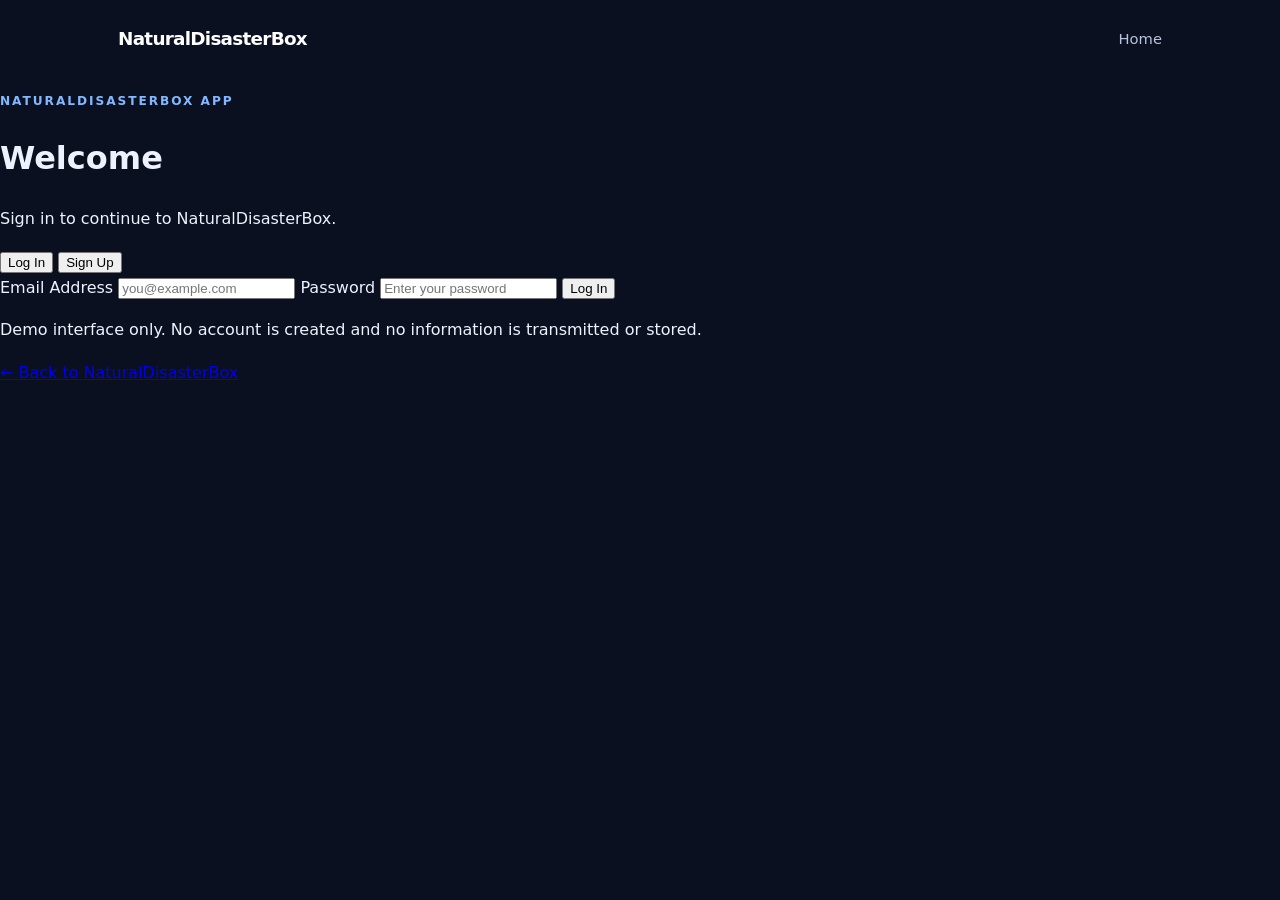
==== app.html @ 139dc97f "Create app.html" ====
<!doctype html>
<html lang="en">
<head>
  <meta charset="utf-8">
  <meta name="viewport" content="width=device-width, initial-scale=1">
  <meta name="description" content="NaturalDisasterBox App Demo">
  <title>Open App — NaturalDisasterBox</title>
  <link rel="stylesheet" href="style.css">
</head>

<body class="app-page">

  <header class="site-header">
    <a class="brand" href="index.html">NaturalDisasterBox</a>
    <nav>
      <a href="index.html">Home</a>
    </nav>
  </header>

  <main class="auth-container">
    <div class="auth-card">

      <div class="auth-heading">
        <p class="eyebrow">NATURALDISASTERBOX APP</p>
        <h1>Welcome</h1>
        <p>Sign in to continue to NaturalDisasterBox.</p>
      </div>

      <div class="auth-tabs">
        <button type="button" id="loginTab" class="active">
          Log In
        </button>
        <button type="button" id="signupTab">
          Sign Up
        </button>
      </div>

      <!-- LOGIN FORM -->
      <form id="loginForm" class="auth-form">

        <label for="loginEmail">Email Address</label>
        <input
          type="email"
          id="loginEmail"
          placeholder="you@example.com"
          autocomplete="email"
          required
        >

        <label for="loginPassword">Password</label>
        <input
          type="password"
          id="loginPassword"
          placeholder="Enter your password"
          autocomplete="current-password"
          required
          minlength="8"
        >

        <button type="submit" class="auth-submit">
          Log In
        </button>

      </form>

      <!-- SIGN UP FORM -->
      <form id="signupForm" class="auth-form" hidden>

        <label for="signupName">Full Name</label>
        <input
          type="text"
          id="signupName"
          placeholder="Your name"
          autocomplete="name"
          required
        >

        <label for="signupEmail">Email Address</label>
        <input
          type="email"
          id="signupEmail"
          placeholder="you@example.com"
          autocomplete="email"
          required
        >

        <label for="signupPassword">Password</label>
        <input
          type="password"
          id="signupPassword"
          placeholder="At least 8 characters"
          autocomplete="new-password"
          required
          minlength="8"
        >

        <label for="confirmPassword">Confirm Password</label>
        <input
          type="password"
          id="confirmPassword"
          placeholder="Enter your password again"
          autocomplete="new-password"
          required
          minlength="8"
        >

        <button type="submit" class="auth-submit">
          Create Account
        </button>

      </form>

      <div id="authMessage" class="auth-message" role="status"></div>

      <p class="auth-note">
        Demo interface only. No account is created and no information is transmitted or stored.
      </p>

    </div>

    <a href="index.html" class="back-home">
      ← Back to NaturalDisasterBox
    </a>
  </main>

  <script>
    const loginTab = document.getElementById("loginTab");
    const signupTab = document.getElementById("signupTab");

    const loginForm = document.getElementById("loginForm");
    const signupForm = document.getElementById("signupForm");

    const authMessage = document.getElementById("authMessage");

    function showLogin() {
      loginForm.hidden = false;
      signupForm.hidden = true;

      loginTab.classList.add("active");
      signupTab.classList.remove("active");

      authMessage.classList.remove("show");
    }

    function showSignup() {
      loginForm.hidden = true;
      signupForm.hidden = false;

      loginTab.classList.remove("active");
      signupTab.classList.add("active");

      authMessage.classList.remove("show");
    }

    loginTab.addEventListener("click", showLogin);
    signupTab.addEventListener("click", showSignup);

    loginForm.addEventListener("submit", function(event) {
      event.preventDefault();

      if (!loginForm.reportValidity()) return;

      authMessage.textContent =
        "Demo: Login form submitted successfully.";

      authMessage.classList.add("show");
    });

    signupForm.addEventListener("submit", function(event) {
      event.preventDefault();

      if (!signupForm.reportValidity()) return;

      const password =
        document.getElementById("signupPassword").value;

      const confirmPassword =
        document.getElementById("confirmPassword").value;

      if (password !== confirmPassword) {
        document.getElementById("confirmPassword").setCustomValidity(
          "Passwords do not match."
        );

        document.getElementById("confirmPassword").reportValidity();
        return;
      }

      document.getElementById("confirmPassword").setCustomValidity("");

      authMessage.textContent =
        "Demo: Registration form submitted successfully.";

      authMessage.classList.add("show");
    });

    document.getElementById("confirmPassword").addEventListener(
      "input",
      function() {
        this.setCustomValidity("");
      }
    );
  </script>

</body>
</html>
---- style.css ----
*{box-sizing:border-box}
html{scroll-behavior:smooth}

body{
  margin:0;
  background:#0b1020;
  color:#eef2ff;
  font-family:Inter,ui-sans-serif,system-ui,-apple-system,BlinkMacSystemFont,"Segoe UI",sans-serif;
  line-height:1.65
}

.site-header{
  max-width:1100px;
  margin:auto;
  padding:24px 28px;
  display:flex;
  justify-content:space-between;
  align-items:center;
  gap:20px
}

.brand{
  font-weight:800;
  letter-spacing:-.04em;
  color:#fff;
  text-decoration:none;
  font-size:1.15rem
}

.site-header nav,.footer-links{
  display:flex;
  gap:22px;
  flex-wrap:wrap
}

.site-header nav a,.footer-links a{
  color:#b8c2dc;
  text-decoration:none;
  font-size:.92rem
}

.site-header a:hover,.footer-links a:hover{color:#fff}

.hero{
  padding:112px 28px 120px;
  max-width:1100px;
  margin:auto;
  min-height:430px;
  background:
    linear-gradient(
      90deg,
      rgba(11,16,32,.88) 0%,
      rgba(11,16,32,.58) 48%,
      rgba(11,16,32,.12) 100%
    ),
    url("hero-bg.jpg") center center / cover no-repeat;
  border-radius:18px
}

.eyebrow{
  color:#83b8ff;
  font-size:.76rem;
  font-weight:800;
  letter-spacing:.16em
}

.hero h1{
  font-size:clamp(2.8rem,7vw,5.5rem);
  line-height:1.03;
  letter-spacing:-.065em;
  max-width:800px;
  margin:18px 0
}

.hero-copy{
  font-size:1.15rem;
  color:#c0cbe0;
  max-width:690px
}

.primary-link{
  display:inline-block;
  margin-top:22px;
  background:#fff;
  color:#10182b;
  padding:12px 20px;
  border-radius:999px;
  text-decoration:none;
  font-weight:750
}

.section{
  max-width:1000px;
  margin:auto;
  padding:76px 28px
}

.section h2,.legal h1{
  font-size:clamp(2rem,4vw,3.2rem);
  letter-spacing:-.045em;
  line-height:1.1;
  margin:10px 0 22px
}

.section p,.legal p,.legal li{color:#c0cbe0}

.content-section{
  border-top:1px solid #25304a;
  border-bottom:1px solid #25304a
}

.cards{
  display:grid;
  grid-template-columns:repeat(3,minmax(0,1fr));
  gap:16px;
  margin:30px 0
}

.card{
  padding:24px;
  border:1px solid #2a3652;
  border-radius:18px;
  background:#111a2d
}

.card-icon{font-size:2rem}
.card h3{margin:14px 0 4px}
.card p{margin:0;font-size:.95rem}

.notice{
  padding:14px 16px;
  border-left:3px solid #679ce8;
  background:#111a2d;
  border-radius:8px;
  font-size:.9rem
}

.site-footer{
  border-top:1px solid #25304a;
  max-width:1100px;
  margin:auto;
  padding:30px 28px 48px;
  display:flex;
  align-items:center;
  justify-content:space-between;
  gap:18px;
  flex-wrap:wrap
}

.site-footer p{
  width:100%;
  margin:0;
  color:#8794ad;
  font-size:.85rem
}

.legal{
  max-width:820px;
  margin:0 auto;
  padding:70px 28px 100px
}

.legal h1{margin-bottom:8px}
.legal h2{margin-top:38px;font-size:1.25rem}
.legal li{margin:8px 0}
.legal a{color:#91bdff}
.updated{color:#8794ad!important;font-size:.9rem}
.legal .notice{margin-top:38px}

@media(max-width:680px){
  .site-header{
    align-items:flex-start;
    flex-direction:column
  }

  .hero{
    padding-top:76px;
    padding-bottom:82px;
    min-height:380px;
    background-position:center center
  }

  .cards{grid-template-columns:1fr}

  .site-footer{
    align-items:flex-start;
    flex-direction:column
  }

  .legal{padding-top:48px}
}
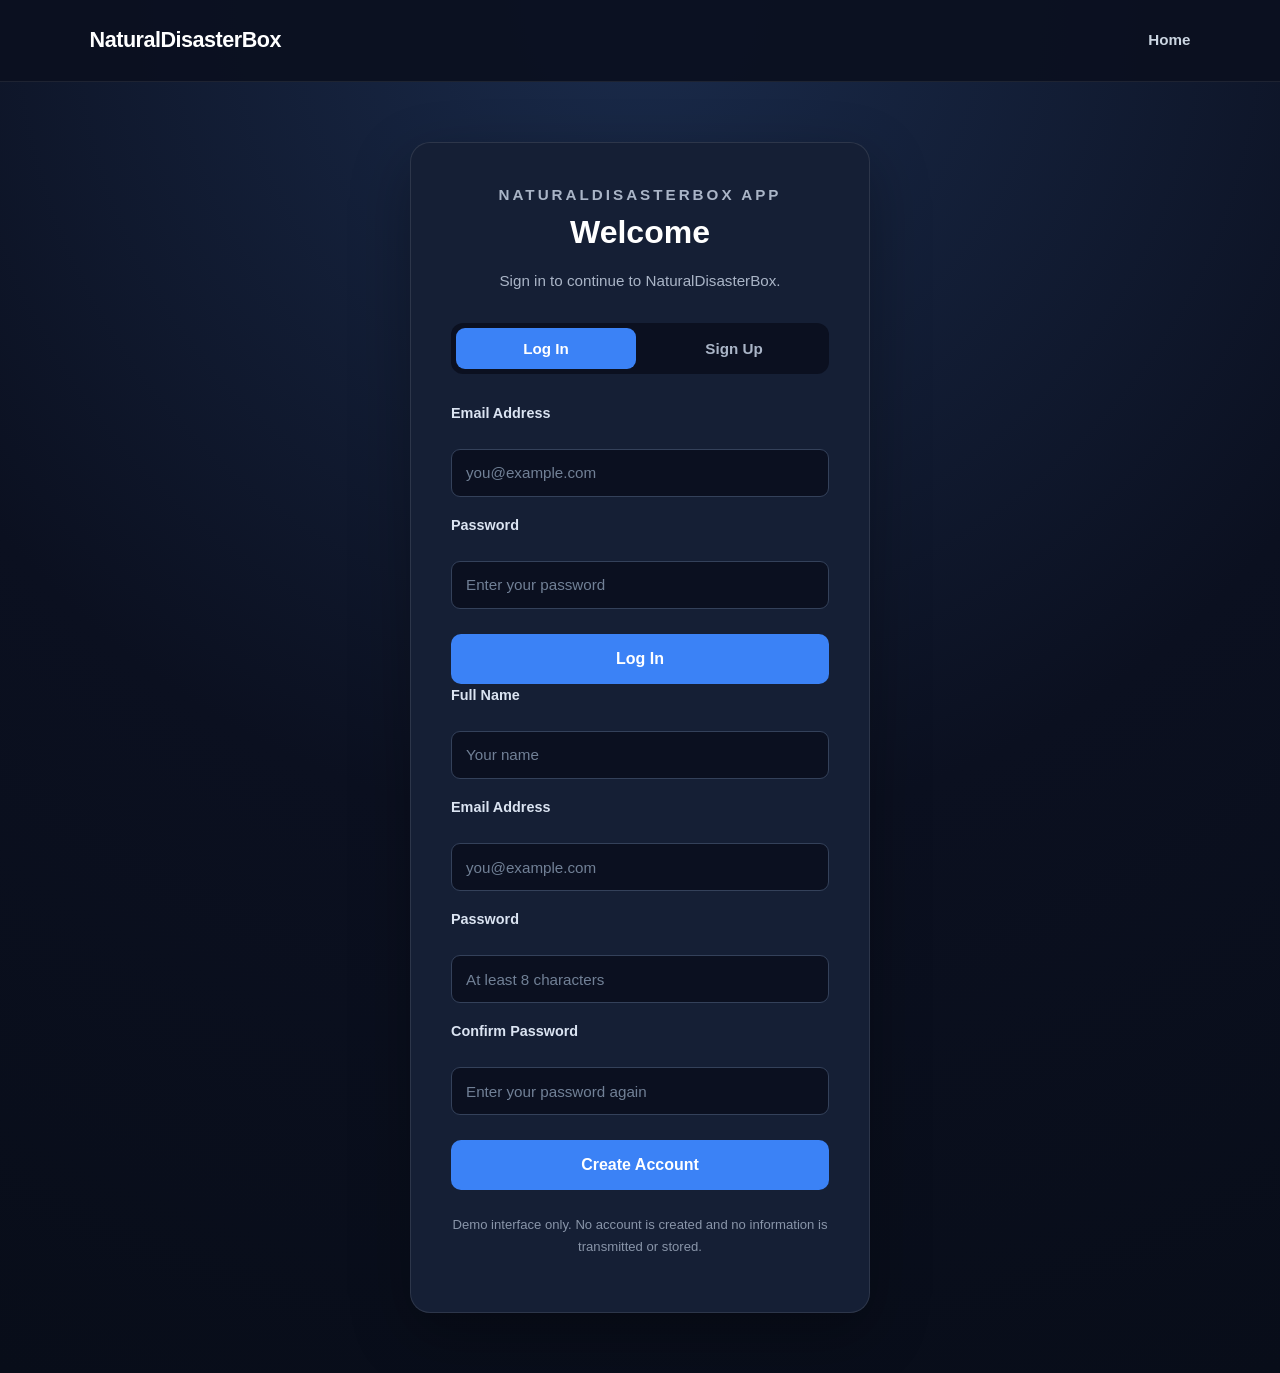
==== commit 841fc48a: "Update app.html" ====
--- a/app.html
+++ b/app.html
@@ -119,9 +119,7 @@
 
     </div>
 
-    <a href="index.html" class="back-home">
-      ← Back to NaturalDisasterBox
-    </a>
+
   </main>
 
   <script>
--- a/style.css
+++ b/style.css
@@ -1,52 +1,129 @@
 
-*{box-sizing:border-box}
-html{scroll-behavior:smooth}
-
-body{
-  margin:0;
-  background:#0b1020;
-  color:#eef2ff;
-  font-family:Inter,ui-sans-serif,system-ui,-apple-system,BlinkMacSystemFont,"Segoe UI",sans-serif;
-  line-height:1.65
-}
-
-.site-header{
-  max-width:1100px;
-  margin:auto;
-  padding:24px 28px;
-  display:flex;
-  justify-content:space-between;
-  align-items:center;
-  gap:20px
-}
-
-.brand{
-  font-weight:800;
-  letter-spacing:-.04em;
-  color:#fff;
-  text-decoration:none;
-  font-size:1.15rem
-}
-
-.site-header nav,.footer-links{
-  display:flex;
-  gap:22px;
-  flex-wrap:wrap
-}
-
-.site-header nav a,.footer-links a{
-  color:#b8c2dc;
-  text-decoration:none;
-  font-size:.92rem
-}
-
-.site-header a:hover,.footer-links a:hover{color:#fff}
-
-.hero{
-  padding:112px 28px 120px;
-  max-width:1100px;
-  margin:auto;
-  min-height:430px;
+/* ==================================================
+   1. 기본 설정
+================================================== */
+
+* {
+  box-sizing: border-box;
+}
+
+html {
+  scroll-behavior: smooth;
+}
+
+body {
+  margin: 0;
+  padding: 0;
+  background: #0b1020;
+  color: #eef2ff;
+  font-family: Arial, Helvetica, sans-serif;
+  line-height: 1.6;
+}
+
+a {
+  color: inherit;
+  text-decoration: none;
+}
+
+img {
+  max-width: 100%;
+  display: block;
+}
+
+
+/* ==================================================
+   2. 상단 헤더 및 메뉴
+================================================== */
+
+.site-header {
+  width: 100%;
+  min-height: 82px;
+  padding: 16px 7%;
+  display: flex;
+  align-items: center;
+  justify-content: space-between;
+  gap: 24px;
+  background: #0b1020;
+  border-bottom: 1px solid rgba(255,255,255,.08);
+}
+
+.brand {
+  color: #ffffff;
+  font-size: 1.35rem;
+  font-weight: 900;
+  letter-spacing: -.5px;
+  white-space: nowrap;
+}
+
+.site-header nav {
+  display: flex;
+  align-items: center;
+  justify-content: flex-end;
+  gap: 28px;
+}
+
+.site-header nav a {
+  color: #cbd5e1;
+  font-size: .95rem;
+  font-weight: 600;
+  transition: color .2s ease;
+}
+
+.site-header nav a:hover {
+  color: #ffffff;
+}
+
+
+/* ==================================================
+   3. Open App 버튼
+================================================== */
+
+.site-header nav a.app-link {
+  display: inline-flex;
+  align-items: center;
+  justify-content: center;
+
+  min-width: 145px;
+  min-height: 50px;
+  padding: 14px 30px;
+
+  background: #ffffff;
+  color: #10182b;
+
+  border: 1px solid #ffffff;
+  border-radius: 14px;
+
+  font-size: 1.05rem;
+  font-weight: 800;
+  text-decoration: none;
+
+  transition: all .2s ease;
+
+  box-shadow: 0 5px 18px rgba(0,0,0,.2);
+}
+
+.site-header nav a.app-link:hover {
+  background: #83b8ff;
+  border-color: #83b8ff;
+  color: #0b1020;
+
+  transform: translateY(-3px);
+
+  box-shadow: 0 8px 22px rgba(0,0,0,.25);
+}
+
+
+/* ==================================================
+   4. 메인 히어로 영역
+================================================== */
+
+.hero {
+  min-height: 650px;
+  padding: 120px 7%;
+
+  display: flex;
+  align-items: center;
+
   background:
     linear-gradient(
       90deg,
@@ -55,138 +132,593 @@
       rgba(11,16,32,.12) 100%
     ),
     url("hero-bg.jpg") center center / cover no-repeat;
-  border-radius:18px
-}
-
-.eyebrow{
-  color:#83b8ff;
-  font-size:.76rem;
-  font-weight:800;
-  letter-spacing:.16em
-}
-
-.hero h1{
-  font-size:clamp(2.8rem,7vw,5.5rem);
-  line-height:1.03;
-  letter-spacing:-.065em;
-  max-width:800px;
-  margin:18px 0
-}
-
-.hero-copy{
-  font-size:1.15rem;
-  color:#c0cbe0;
-  max-width:690px
-}
-
-.primary-link{
-  display:inline-block;
-  margin-top:22px;
-  background:#fff;
-  color:#10182b;
-  padding:12px 20px;
-  border-radius:999px;
-  text-decoration:none;
-  font-weight:750
-}
-
-.section{
-  max-width:1000px;
-  margin:auto;
-  padding:76px 28px
-}
-
-.section h2,.legal h1{
-  font-size:clamp(2rem,4vw,3.2rem);
-  letter-spacing:-.045em;
-  line-height:1.1;
-  margin:10px 0 22px
-}
-
-.section p,.legal p,.legal li{color:#c0cbe0}
-
-.content-section{
-  border-top:1px solid #25304a;
-  border-bottom:1px solid #25304a
-}
-
-.cards{
-  display:grid;
-  grid-template-columns:repeat(3,minmax(0,1fr));
-  gap:16px;
-  margin:30px 0
-}
-
-.card{
-  padding:24px;
-  border:1px solid #2a3652;
-  border-radius:18px;
-  background:#111a2d
-}
-
-.card-icon{font-size:2rem}
-.card h3{margin:14px 0 4px}
-.card p{margin:0;font-size:.95rem}
-
-.notice{
-  padding:14px 16px;
-  border-left:3px solid #679ce8;
-  background:#111a2d;
-  border-radius:8px;
-  font-size:.9rem
-}
-
-.site-footer{
-  border-top:1px solid #25304a;
-  max-width:1100px;
-  margin:auto;
-  padding:30px 28px 48px;
-  display:flex;
-  align-items:center;
-  justify-content:space-between;
-  gap:18px;
-  flex-wrap:wrap
-}
-
-.site-footer p{
-  width:100%;
-  margin:0;
-  color:#8794ad;
-  font-size:.85rem
-}
-
-.legal{
-  max-width:820px;
-  margin:0 auto;
-  padding:70px 28px 100px
-}
-
-.legal h1{margin-bottom:8px}
-.legal h2{margin-top:38px;font-size:1.25rem}
-.legal li{margin:8px 0}
-.legal a{color:#91bdff}
-.updated{color:#8794ad!important;font-size:.9rem}
-.legal .notice{margin-top:38px}
-
-@media(max-width:680px){
-  .site-header{
-    align-items:flex-start;
-    flex-direction:column
-  }
-
-  .hero{
-    padding-top:76px;
-    padding-bottom:82px;
-    min-height:380px;
-    background-position:center center
-  }
-
-  .cards{grid-template-columns:1fr}
-
-  .site-footer{
-    align-items:flex-start;
-    flex-direction:column
-  }
-
-  .legal{padding-top:48px}
-}
+}
+
+.hero-content {
+  width: 100%;
+  max-width: 680px;
+}
+
+.eyebrow {
+  margin-bottom: 18px;
+  color: #83b8ff;
+  font-size: .85rem;
+  font-weight: 800;
+  letter-spacing: 3px;
+  text-transform: uppercase;
+}
+
+.hero h1 {
+  margin: 0 0 24px;
+  color: #ffffff;
+  font-size: clamp(3rem, 6vw, 5.5rem);
+  line-height: 1.08;
+  font-weight: 900;
+  letter-spacing: -2px;
+}
+
+.hero-copy {
+  max-width: 580px;
+  margin-bottom: 32px;
+  color: #d1d9e8;
+  font-size: 1.15rem;
+  line-height: 1.8;
+}
+
+.primary-link {
+  display: inline-flex;
+  align-items: center;
+  justify-content: center;
+
+  padding: 14px 26px;
+
+  background: #3b82f6;
+  color: #ffffff;
+
+  border-radius: 10px;
+
+  font-size: 1rem;
+  font-weight: 800;
+
+  transition: all .2s ease;
+}
+
+.primary-link:hover {
+  background: #60a5fa;
+  transform: translateY(-2px);
+}
+
+
+/* ==================================================
+   5. 공통 섹션
+================================================== */
+
+.section {
+  padding: 100px 7%;
+}
+
+.section h2 {
+  margin: 0 0 22px;
+  color: #ffffff;
+  font-size: 2.4rem;
+  font-weight: 900;
+  letter-spacing: -.8px;
+}
+
+.section p {
+  color: #cbd5e1;
+  font-size: 1.05rem;
+  line-height: 1.8;
+}
+
+.section-content {
+  max-width: 1100px;
+  margin: 0 auto;
+}
+
+
+/* ==================================================
+   6. About 영역
+================================================== */
+
+#about {
+  background: #10182b;
+}
+
+#about .section-content {
+  max-width: 1000px;
+}
+
+
+/* ==================================================
+   7. 콘텐츠 카드 영역
+================================================== */
+
+.content-section {
+  background: #0b1020;
+}
+
+.content-section > h2,
+.content-section > p {
+  max-width: 1100px;
+  margin-left: auto;
+  margin-right: auto;
+}
+
+.cards {
+  max-width: 1100px;
+  margin: 45px auto 0;
+
+  display: grid;
+  grid-template-columns: repeat(3, 1fr);
+  gap: 24px;
+}
+
+.card {
+  min-height: 220px;
+  padding: 30px;
+
+  background: #151f35;
+  border: 1px solid rgba(255,255,255,.09);
+  border-radius: 18px;
+
+  transition: all .25s ease;
+}
+
+.card:hover {
+  transform: translateY(-6px);
+  background: #1b2945;
+  border-color: rgba(131,184,255,.4);
+}
+
+.card h3 {
+  margin: 0 0 14px;
+  color: #ffffff;
+  font-size: 1.3rem;
+  font-weight: 800;
+}
+
+.card p {
+  margin: 0;
+  color: #b9c5d8;
+  font-size: .98rem;
+  line-height: 1.8;
+}
+
+
+/* ==================================================
+   8. 안내 문구
+================================================== */
+
+.notice {
+  max-width: 1100px;
+  margin: 50px auto 0;
+  padding: 22px 26px;
+
+  background: rgba(59,130,246,.08);
+  border: 1px solid rgba(131,184,255,.2);
+  border-radius: 12px;
+
+  color: #cbd5e1;
+  font-size: .92rem;
+  line-height: 1.8;
+}
+
+
+/* ==================================================
+   9. Contact 영역
+================================================== */
+
+#contact {
+  background: #10182b;
+}
+
+#contact a {
+  color: #83b8ff;
+  font-weight: 700;
+}
+
+#contact a:hover {
+  color: #ffffff;
+}
+
+
+/* ==================================================
+   10. Footer
+================================================== */
+
+.site-footer {
+  padding: 35px 7%;
+
+  background: #080d19;
+  border-top: 1px solid rgba(255,255,255,.08);
+
+  display: flex;
+  align-items: center;
+  justify-content: space-between;
+  flex-wrap: wrap;
+  gap: 20px;
+}
+
+.site-footer p {
+  margin: 0;
+  color: #8995a9;
+  font-size: .85rem;
+}
+
+.legal {
+  display: flex;
+  align-items: center;
+  gap: 22px;
+}
+
+.legal a {
+  color: #aab5c7;
+  font-size: .85rem;
+  transition: color .2s ease;
+}
+
+.legal a:hover {
+  color: #ffffff;
+}
+
+
+/* ==================================================
+   11. App 페이지 기본 설정
+================================================== */
+
+.app-page {
+  min-height: 100vh;
+  background:
+    radial-gradient(
+      circle at top,
+      #1a2b4b 0%,
+      #0b1020 55%,
+      #080d19 100%
+    );
+}
+
+.app-page .site-header {
+  background: rgba(11,16,32,.95);
+}
+
+
+/* ==================================================
+   12. 로그인 / 회원가입 컨테이너
+================================================== */
+
+.auth-container {
+  width: 100%;
+  min-height: calc(100vh - 82px);
+
+  padding: 60px 20px;
+
+  display: flex;
+  align-items: center;
+  justify-content: center;
+}
+
+.auth-card {
+  width: 100%;
+  max-width: 460px;
+
+  padding: 40px;
+
+  background: #151f35;
+  border: 1px solid rgba(255,255,255,.1);
+  border-radius: 20px;
+
+  box-shadow: 0 20px 60px rgba(0,0,0,.3);
+}
+
+.auth-heading {
+  margin-bottom: 30px;
+  text-align: center;
+}
+
+.auth-heading h1 {
+  margin: 0 0 10px;
+  color: #ffffff;
+  font-size: 2rem;
+  font-weight: 900;
+}
+
+.auth-heading p {
+  margin: 0;
+  color: #aab5c7;
+  font-size: .95rem;
+}
+
+
+/* ==================================================
+   13. 로그인 / 회원가입 탭
+================================================== */
+
+.auth-tabs {
+  display: grid;
+  grid-template-columns: 1fr 1fr;
+  gap: 8px;
+
+  margin-bottom: 28px;
+  padding: 5px;
+
+  background: #0b1020;
+  border-radius: 12px;
+}
+
+.auth-tabs button {
+  padding: 12px;
+
+  background: transparent;
+  color: #aab5c7;
+
+  border: none;
+  border-radius: 9px;
+
+  font-size: .95rem;
+  font-weight: 700;
+
+  cursor: pointer;
+  transition: all .2s ease;
+}
+
+.auth-tabs button.active {
+  background: #3b82f6;
+  color: #ffffff;
+}
+
+
+/* ==================================================
+   14. 로그인 / 회원가입 입력 폼
+================================================== */
+
+.auth-form {
+  display: flex;
+  flex-direction: column;
+  gap: 17px;
+}
+
+.auth-form label {
+  display: block;
+  margin-bottom: 7px;
+
+  color: #dbe4f2;
+  font-size: .9rem;
+  font-weight: 700;
+}
+
+.auth-form input {
+  width: 100%;
+  height: 48px;
+
+  padding: 0 14px;
+
+  background: #0b1020;
+  color: #ffffff;
+
+  border: 1px solid #34415a;
+  border-radius: 9px;
+
+  outline: none;
+  font-size: .95rem;
+
+  transition: border-color .2s ease;
+}
+
+.auth-form input:focus {
+  border-color: #60a5fa;
+}
+
+.auth-form input::placeholder {
+  color: #718096;
+}
+
+
+/* ==================================================
+   15. 로그인 / 회원가입 제출 버튼
+================================================== */
+
+.auth-submit {
+  width: 100%;
+  min-height: 50px;
+
+  margin-top: 8px;
+
+  background: #3b82f6;
+  color: #ffffff;
+
+  border: none;
+  border-radius: 10px;
+
+  font-size: 1rem;
+  font-weight: 800;
+
+  cursor: pointer;
+  transition: all .2s ease;
+}
+
+.auth-submit:hover {
+  background: #60a5fa;
+  transform: translateY(-2px);
+}
+
+
+/* ==================================================
+   16. 안내 메시지
+================================================== */
+
+.auth-message {
+  display: none;
+
+  margin-top: 18px;
+  padding: 13px;
+
+  background: rgba(59,130,246,.12);
+  border: 1px solid rgba(131,184,255,.25);
+  border-radius: 9px;
+
+  color: #bfdbfe;
+  font-size: .9rem;
+  text-align: center;
+}
+
+.auth-note {
+  margin-top: 24px;
+  color: #8995a9;
+  font-size: .82rem;
+  line-height: 1.7;
+  text-align: center;
+}
+
+.back-home {
+  display: block;
+  margin-top: 22px;
+
+  color: #83b8ff;
+  font-size: .9rem;
+  font-weight: 700;
+  text-align: center;
+}
+
+.back-home:hover {
+  color: #ffffff;
+}
+
+
+/* ==================================================
+   17. 태블릿 반응형
+================================================== */
+
+@media (max-width: 900px) {
+
+  .site-header {
+    padding: 16px 5%;
+  }
+
+  .site-header nav {
+    gap: 16px;
+  }
+
+  .hero {
+    min-height: 580px;
+    padding: 90px 6%;
+  }
+
+  .cards {
+    grid-template-columns: repeat(2, 1fr);
+  }
+
+  .section {
+    padding: 80px 6%;
+  }
+}
+
+
+/* ==================================================
+   18. 모바일 반응형
+================================================== */
+
+@media (max-width: 600px) {
+
+  .site-header {
+    padding: 18px 5%;
+
+    flex-direction: column;
+    align-items: flex-start;
+    gap: 18px;
+  }
+
+  .brand {
+    font-size: 1.2rem;
+  }
+
+  .site-header nav {
+    width: 100%;
+
+    display: flex;
+    flex-wrap: wrap;
+    align-items: center;
+    justify-content: flex-start;
+    gap: 15px;
+  }
+
+  .site-header nav a {
+    font-size: .85rem;
+  }
+
+  .site-header nav a.app-link {
+    min-width: 130px;
+    min-height: 46px;
+    padding: 12px 22px;
+    font-size: .95rem;
+  }
+
+  .hero {
+    min-height: 540px;
+    padding: 75px 6%;
+
+    background:
+      linear-gradient(
+        90deg,
+        rgba(11,16,32,.88) 0%,
+        rgba(11,16,32,.65) 100%
+      ),
+      url("hero-bg.jpg") center center / cover no-repeat;
+  }
+
+  .hero h1 {
+    font-size: 3rem;
+    letter-spacing: -1.5px;
+  }
+
+  .hero-copy {
+    font-size: 1rem;
+  }
+
+  .section {
+    padding: 65px 6%;
+  }
+
+  .section h2 {
+    font-size: 1.9rem;
+  }
+
+  .cards {
+    grid-template-columns: 1fr;
+    gap: 18px;
+    margin-top: 30px;
+  }
+
+  .card {
+    min-height: auto;
+    padding: 25px;
+  }
+
+  .notice {
+    padding: 18px;
+  }
+
+  .site-footer {
+    flex-direction: column;
+    align-items: flex-start;
+    padding: 30px 6%;
+  }
+
+  .legal {
+    flex-wrap: wrap;
+    gap: 15px;
+  }
+
+  .auth-container {
+    padding: 40px 16px;
+  }
+
+  .auth-card {
+    padding: 28px 22px;
+  }
+
+  .auth-heading h1 {
+    font-size: 1.7rem;
+  }
+}
+
